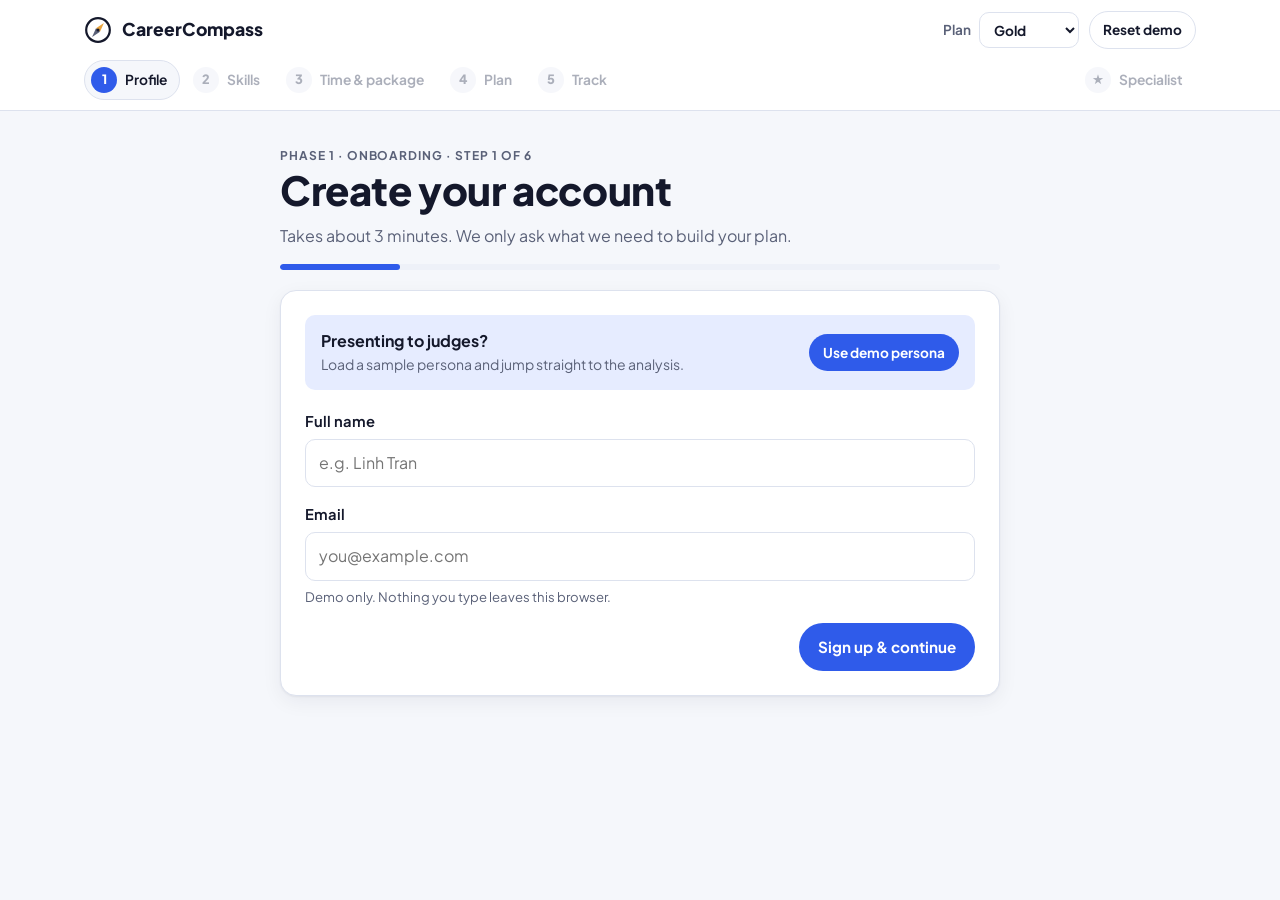
==== app.html @ 000b2618 "CareerCompass MVP: landing page and interactive prototype" ====
<!doctype html>
<html lang="en">
<head>
  <meta charset="utf-8">
  <meta name="viewport" content="width=device-width, initial-scale=1">
  <title>CareerCompass App</title>
  <meta name="description" content="CareerCompass interactive MVP: onboarding, AI skill picks, realistic hours, timetable and auto-replanning.">
  <link rel="preconnect" href="https://fonts.googleapis.com">
  <link rel="preconnect" href="https://fonts.gstatic.com" crossorigin>
  <link href="https://fonts.googleapis.com/css2?family=Plus+Jakarta+Sans:wght@400;500;600;700;800&display=swap" rel="stylesheet">
  <link rel="stylesheet" href="css/styles.css">
</head>
<body>
  <header class="topbar">
    <div class="container topbar-inner">
      <a class="brand" href="index.html" aria-label="CareerCompass home">
        <svg viewBox="0 0 32 32" aria-hidden="true"><circle cx="16" cy="16" r="13.5" fill="none" stroke="currentColor" stroke-width="2.5"/><g transform="rotate(40 16 16)"><path class="needle-n" d="M16 5.5 19 16h-6z"/><path class="needle-s" d="M16 26.5 13 16h6z"/></g><circle cx="16" cy="16" r="1.8" fill="currentColor"/></svg>
        CareerCompass
      </a>
      <div class="topbar-right">
        <span id="trialBadge"></span>
        <label class="tier-switch">Plan
          <select id="tierSelect" aria-label="Subscription package">
            <option value="silver">Silver</option>
            <option value="gold">Gold</option>
            <option value="platinum">Platinum</option>
          </select>
        </label>
        <button class="btn btn-ghost btn-sm" data-action="reset" type="button">Reset demo</button>
      </div>
    </div>
    <nav class="container stepper" id="stepper" aria-label="Progress"></nav>
  </header>

  <main id="view" class="container" tabindex="-1"></main>

  <div id="modal"></div>
  <div id="toasts" class="toasts" aria-live="polite"></div>

  <noscript><p class="container">This demo needs JavaScript enabled.</p></noscript>
  <script src="js/data.js"></script>
  <script src="js/engine.js"></script>
  <script src="js/app.js"></script>
</body>
</html>
---- css/styles.css ----
/* CareerCompass — shared styles (landing + app) */

:root {
  --bg: #F5F7FB;
  --surface: #FFFFFF;
  --surface-2: #EEF1F8;
  --text: #14182B;
  --muted: #5A6178;
  --border: #DDE2EE;
  --accent: #2F5BEA;
  --accent-hover: #2349C7;
  --accent-ink: #FFFFFF;
  --accent-soft: #E6ECFF;
  --good: #16815A;
  --good-soft: #DDF3E9;
  --warn: #A8580C;
  --warn-soft: #FCEBD7;
  --bad: #C2394B;
  --bad-soft: #FBE3E6;
  --needle: #E8A33D;
  --work: #DCE3F3;
  --family: #F5E1C4;
  --private: #E6DDF4;
  --c0: #2F5BEA;
  --c1: #16815A;
  --c2: #B9631A;
  --c3: #8A4FD8;
  --chip-ink: #FFFFFF;
  --shadow: 0 1px 2px rgba(20, 24, 43, .05), 0 6px 20px rgba(20, 24, 43, .06);
  --radius: 16px;
  --radius-sm: 10px;
  --font: "Plus Jakarta Sans", system-ui, -apple-system, "Segoe UI", Roboto, sans-serif;
  color-scheme: light;
}

@media (prefers-color-scheme: dark) {
  :root:not([data-theme="light"]) {
    --bg: #0D1020;
    --surface: #151A2E;
    --surface-2: #1D2340;
    --text: #E9ECF7;
    --muted: #9CA4BF;
    --border: #2A3154;
    --accent: #7B97FF;
    --accent-hover: #98AEFF;
    --accent-ink: #0D1020;
    --accent-soft: #222B56;
    --good: #4CC593;
    --good-soft: #15372A;
    --warn: #F2A857;
    --warn-soft: #3A2814;
    --bad: #F27A8C;
    --bad-soft: #3D1A22;
    --work: #253052;
    --family: #3B3021;
    --private: #302747;
    --c0: #7B97FF;
    --c1: #4CC593;
    --c2: #F2A857;
    --c3: #BC93FF;
    --chip-ink: #0D1020;
    --shadow: 0 1px 2px rgba(0, 0, 0, .3), 0 8px 24px rgba(0, 0, 0, .25);
    color-scheme: dark;
  }
}

:root[data-theme="dark"] {
  --bg: #0D1020;
  --surface: #151A2E;
  --surface-2: #1D2340;
  --text: #E9ECF7;
  --muted: #9CA4BF;
  --border: #2A3154;
  --accent: #7B97FF;
  --accent-hover: #98AEFF;
  --accent-ink: #0D1020;
  --accent-soft: #222B56;
  --good: #4CC593;
  --good-soft: #15372A;
  --warn: #F2A857;
  --warn-soft: #3A2814;
  --bad: #F27A8C;
  --bad-soft: #3D1A22;
  --work: #253052;
  --family: #3B3021;
  --private: #302747;
  --c0: #7B97FF;
  --c1: #4CC593;
  --c2: #F2A857;
  --c3: #BC93FF;
  --chip-ink: #0D1020;
  --shadow: 0 1px 2px rgba(0, 0, 0, .3), 0 8px 24px rgba(0, 0, 0, .25);
  color-scheme: dark;
}

/* ---------- Base ---------- */
*, *::before, *::after { box-sizing: border-box; }
html { -webkit-text-size-adjust: 100%; scroll-behavior: smooth; }
body {
  margin: 0;
  background: var(--bg);
  color: var(--text);
  font-family: var(--font);
  font-size: 16px;
  line-height: 1.55;
  overflow-x: hidden;
}
h1, h2, h3, h4 { line-height: 1.2; margin: 0 0 .5em; letter-spacing: -.01em; }
h1 { font-size: clamp(1.7rem, 3.6vw, 2.5rem); font-weight: 800; }
h2 { font-size: clamp(1.3rem, 2.4vw, 1.75rem); font-weight: 750; }
h3 { font-size: 1.1rem; font-weight: 700; }
p { margin: 0 0 1em; }
a { color: var(--accent); }
img, svg { max-width: 100%; }
button, input, select, textarea { font: inherit; color: inherit; }
:focus-visible { outline: 3px solid var(--accent); outline-offset: 2px; border-radius: 6px; }

.container { width: 100%; max-width: 1160px; margin: 0 auto; padding: 0 16px; }
@media (min-width: 720px) { .container { padding: 0 24px; } }

.muted { color: var(--muted); }
.small { font-size: .875rem; }
.tiny { font-size: .78rem; }
.center { text-align: center; }
.eyebrow {
  text-transform: uppercase; letter-spacing: .08em; font-size: .75rem; font-weight: 700;
  color: var(--accent); margin: 0 0 .5rem;
}
.stack > * + * { margin-top: 16px; }
.row { display: flex; gap: 12px; align-items: center; flex-wrap: wrap; }
.spacer { flex: 1; }
.hidden { display: none !important; }

/* ---------- Brand ---------- */
.brand { display: inline-flex; align-items: center; gap: 10px; font-weight: 800; font-size: 1.1rem; color: var(--text); text-decoration: none; }
.brand svg { width: 28px; height: 28px; flex: none; }
.brand .needle-n { fill: var(--needle); }
.brand .needle-s { fill: var(--muted); }

/* ---------- Buttons ---------- */
.btn {
  display: inline-flex; align-items: center; justify-content: center; gap: 8px;
  padding: 11px 18px; border-radius: 999px; border: 1px solid transparent;
  background: var(--accent); color: var(--accent-ink); font-weight: 700; font-size: .95rem;
  text-decoration: none; cursor: pointer; transition: background .15s, transform .05s, border-color .15s;
  white-space: nowrap;
}
.btn:hover { background: var(--accent-hover); }
.btn:active { transform: translateY(1px); }
.btn[disabled] { opacity: .45; cursor: not-allowed; }
.btn-ghost { background: transparent; color: var(--text); border-color: var(--border); }
.btn-ghost:hover { background: var(--surface-2); }
.btn-soft { background: var(--accent-soft); color: var(--accent); }
.btn-soft:hover { background: var(--accent-soft); filter: brightness(.97); }
.btn-good { background: var(--good); color: #fff; }
.btn-good:hover { background: var(--good); filter: brightness(1.08); }
.btn-warn { background: var(--warn-soft); color: var(--warn); border-color: transparent; }
.btn-warn:hover { background: var(--warn-soft); filter: brightness(.97); }
.btn-sm { padding: 7px 13px; font-size: .85rem; }
.btn-lg { padding: 14px 24px; font-size: 1.02rem; }
.btn-block { width: 100%; }
.link-btn { background: none; border: 0; padding: 0; color: var(--accent); font-weight: 600; cursor: pointer; text-decoration: underline; text-underline-offset: 3px; }

/* ---------- Cards ---------- */
.card {
  background: var(--surface); border: 1px solid var(--border); border-radius: var(--radius);
  padding: 20px; box-shadow: var(--shadow);
}
@media (min-width: 720px) { .card { padding: 24px; } }
.card h3:first-child, .card h2:first-child { margin-top: 0; }
.card-flat { box-shadow: none; }
.card-accent { border-color: var(--accent); box-shadow: 0 0 0 3px var(--accent-soft), var(--shadow); }

.grid { display: grid; gap: 16px; }
.grid-2 { display: grid; gap: 16px; }
.grid-3 { display: grid; gap: 16px; }
.grid-4 { display: grid; gap: 16px; grid-template-columns: repeat(2, minmax(0, 1fr)); }
@media (min-width: 760px) {
  .grid-2 { grid-template-columns: repeat(2, minmax(0, 1fr)); }
  .grid-3 { grid-template-columns: repeat(3, minmax(0, 1fr)); }
  .grid-4 { grid-template-columns: repeat(4, minmax(0, 1fr)); }
}

/* ---------- Chips / badges ---------- */
.chip {
  display: inline-flex; align-items: center; gap: 6px; padding: 4px 10px; border-radius: 999px;
  font-size: .78rem; font-weight: 650; background: var(--surface-2); color: var(--muted); white-space: nowrap;
}
.chip-accent { background: var(--accent-soft); color: var(--accent); }
.chip-good { background: var(--good-soft); color: var(--good); }
.chip-warn { background: var(--warn-soft); color: var(--warn); }
.chip-bad { background: var(--bad-soft); color: var(--bad); }
.chips { display: flex; flex-wrap: wrap; gap: 6px; }
.lock::before { content: "🔒 "; }

/* ---------- Forms ---------- */
.field { display: grid; gap: 6px; margin-bottom: 16px; }
.field label, .label { font-weight: 650; font-size: .92rem; }
.field .hint { font-size: .82rem; color: var(--muted); }
input[type="text"], input[type="email"], input[type="number"], input:not([type]), select, textarea {
  width: 100%; padding: 11px 13px; border-radius: var(--radius-sm); border: 1px solid var(--border);
  background: var(--surface); color: var(--text); min-height: 44px;
}
textarea { min-height: 84px; resize: vertical; }
input:focus, select:focus, textarea:focus { outline: none; border-color: var(--accent); box-shadow: 0 0 0 3px var(--accent-soft); }
input[type="range"] { width: 100%; accent-color: var(--accent); }
.switch { display: inline-flex; align-items: center; gap: 10px; cursor: pointer; font-weight: 600; font-size: .92rem; }
.switch input { width: 18px; height: 18px; accent-color: var(--accent); }

/* Option cards (radio-like buttons) */
.options { display: grid; gap: 10px; }
.options-2 { grid-template-columns: 1fr; }
@media (min-width: 560px) { .options-2 { grid-template-columns: 1fr 1fr; } }
.option {
  display: grid; gap: 2px; text-align: left; padding: 14px 16px; border-radius: var(--radius-sm);
  border: 1.5px solid var(--border); background: var(--surface); cursor: pointer; transition: border-color .15s, background .15s;
}
.option:hover { border-color: var(--accent); }
.option strong { font-size: .97rem; }
.option span { font-size: .85rem; color: var(--muted); }
.option.is-active { border-color: var(--accent); background: var(--accent-soft); }
.option.is-active strong { color: var(--accent); }

.segmented { display: inline-flex; border: 1px solid var(--border); border-radius: 999px; padding: 3px; background: var(--surface-2); flex-wrap: wrap; }
.segmented button {
  border: 0; background: transparent; padding: 6px 12px; border-radius: 999px; font-size: .84rem; font-weight: 650;
  color: var(--muted); cursor: pointer;
}
.segmented button.is-active { background: var(--surface); color: var(--accent); box-shadow: 0 1px 3px rgba(0,0,0,.12); }

/* ---------- Landing page ---------- */
.site-nav { position: sticky; top: 0; z-index: 20; background: color-mix(in srgb, var(--bg) 88%, transparent); backdrop-filter: blur(10px); border-bottom: 1px solid var(--border); }
.site-nav .container { display: flex; align-items: center; gap: 16px; min-height: 64px; }
.site-nav nav { display: none; gap: 22px; margin-left: auto; }
.site-nav nav a { color: var(--muted); text-decoration: none; font-weight: 600; font-size: .92rem; }
.site-nav nav a:hover { color: var(--text); }
.site-nav .btn { margin-left: auto; }
@media (min-width: 900px) { .site-nav nav { display: flex; } .site-nav .btn { margin-left: 8px; } }

.hero { padding: 48px 0 40px; }
.hero-grid { display: grid; gap: 36px; align-items: center; }
@media (min-width: 900px) { .hero { padding: 72px 0 64px; } .hero-grid { grid-template-columns: 1.1fr .9fr; } }
.hero h1 { font-size: clamp(2rem, 5vw, 3.3rem); }
.hero h1 em { font-style: normal; color: var(--accent); }
.hero .lead { font-size: 1.12rem; color: var(--muted); max-width: 38em; }
.hero-cta { display: flex; gap: 12px; flex-wrap: wrap; margin-top: 24px; }
.hero-note { margin-top: 14px; font-size: .85rem; color: var(--muted); }

.mock { position: relative; }
.mock .card { padding: 18px; }
.mock-hours { display: flex; align-items: baseline; gap: 8px; margin: 4px 0 10px; }
.mock-hours b { font-size: 2.6rem; font-weight: 800; color: var(--accent); line-height: 1; }
.mock-week { display: grid; grid-template-columns: repeat(7, 1fr); gap: 4px; margin-top: 12px; }
.mock-week div { height: 54px; border-radius: 6px; background: var(--surface-2); position: relative; }
.mock-week .w { background: var(--work); }
.mock-week .s0 { background: var(--c0); }
.mock-week .s1 { background: var(--c1); }
.mock-week .mv { outline: 2px dashed var(--needle); outline-offset: 1px; }
.mock-days { display: grid; grid-template-columns: repeat(7, 1fr); gap: 4px; font-size: .7rem; color: var(--muted); text-align: center; margin-top: 4px; }
.mock-float { position: absolute; right: -6px; bottom: -22px; max-width: 250px; padding: 12px 14px !important; font-size: .85rem; }
@media (max-width: 600px) { .mock-float { position: static; margin-top: 12px; max-width: none; } }

.section { padding: 56px 0; }
.section-alt { background: var(--surface); border-top: 1px solid var(--border); border-bottom: 1px solid var(--border); }
.section-head { max-width: 720px; margin-bottom: 28px; }
.section-head p { color: var(--muted); font-size: 1.04rem; }

.stat-card { padding: 20px; }
.stat-card .num { font-size: clamp(2rem, 4vw, 2.6rem); font-weight: 800; color: var(--accent); line-height: 1.05; margin-bottom: 6px; }
.stat-card p { margin: 0; color: var(--muted); font-size: .93rem; }
.source { font-size: .78rem; color: var(--muted); margin-top: 12px; }

.why-chain { display: flex; flex-wrap: wrap; gap: 6px; align-items: center; margin: 12px 0 4px; }
.why-chain span { background: var(--surface-2); border-radius: 8px; padding: 5px 9px; font-size: .82rem; }
.why-chain i { font-style: normal; color: var(--muted); font-size: .8rem; }
.fix-list { list-style: none; padding: 0; margin: 12px 0 0; display: grid; gap: 8px; }
.fix-list li { display: flex; gap: 10px; align-items: flex-start; }
.fix-list li::before { content: "✓"; color: var(--good); font-weight: 800; flex: none; }

.steps-list { counter-reset: s; display: grid; gap: 16px; }
@media (min-width: 900px) { .steps-list { grid-template-columns: repeat(5, minmax(0, 1fr)); } }
.steps-list .card { position: relative; padding-top: 52px; }
.steps-list .card::before {
  counter-increment: s; content: counter(s); position: absolute; top: 16px; left: 20px;
  width: 28px; height: 28px; border-radius: 50%; background: var(--accent); color: var(--accent-ink);
  display: grid; place-items: center; font-weight: 800; font-size: .9rem;
}
.steps-list p { color: var(--muted); font-size: .9rem; margin: 0; }

.persona { display: grid; gap: 16px; }
@media (min-width: 760px) { .persona { grid-template-columns: repeat(3, minmax(0,1fr)); } }
.persona dl { margin: 0; display: grid; gap: 8px; }
.persona dt { font-size: .78rem; text-transform: uppercase; letter-spacing: .06em; color: var(--muted); font-weight: 700; }
.persona dd { margin: 0 0 6px; }

.tiers { display: grid; gap: 16px; }
@media (min-width: 900px) { .tiers { grid-template-columns: repeat(3, minmax(0, 1fr)); } }
.tier { display: flex; flex-direction: column; }
.tier-name { display: flex; align-items: center; justify-content: space-between; gap: 8px; }
.tier .price { font-size: 1.6rem; font-weight: 800; margin: 6px 0 2px; }
.tier ul { list-style: none; padding: 0; margin: 16px 0 20px; display: grid; gap: 12px; flex: 1; }
.tier li { display: grid; gap: 2px; font-size: .9rem; }
.tier li b { font-size: .75rem; text-transform: uppercase; letter-spacing: .05em; color: var(--muted); }
.tier.featured { border-color: var(--accent); box-shadow: 0 0 0 3px var(--accent-soft), var(--shadow); }

.cta-band { background: var(--accent); color: var(--accent-ink); border-radius: 24px; padding: 36px 24px; text-align: center; }
.cta-band p { opacity: .9; }
.cta-band .btn { background: var(--accent-ink); color: var(--accent); }

.site-footer { padding: 36px 0 48px; color: var(--muted); font-size: .85rem; }
.site-footer ol { padding-left: 18px; display: grid; gap: 6px; }
.site-footer a { color: var(--muted); word-break: break-word; }

/* ---------- App shell ---------- */
.topbar { position: sticky; top: 0; z-index: 30; background: var(--surface); border-bottom: 1px solid var(--border); }
.topbar-inner { display: flex; align-items: center; gap: 12px; min-height: 60px; flex-wrap: wrap; padding-top: 8px; padding-bottom: 8px; }
.topbar-right { margin-left: auto; display: flex; align-items: center; gap: 10px; flex-wrap: wrap; }
.tier-switch { display: inline-flex; align-items: center; gap: 8px; font-size: .85rem; font-weight: 650; color: var(--muted); }
.tier-switch select { width: auto; min-height: 36px; padding: 6px 10px; font-weight: 700; color: var(--text); }

.stepper { display: flex; gap: 6px; overflow-x: auto; padding-bottom: 10px; scrollbar-width: none; }
.stepper::-webkit-scrollbar { display: none; }
.step {
  display: inline-flex; align-items: center; gap: 8px; padding: 6px 12px 6px 6px; border-radius: 999px;
  text-decoration: none; color: var(--muted); font-weight: 650; font-size: .86rem; white-space: nowrap; border: 1px solid transparent;
}
.step:hover { background: var(--surface-2); }
.step-n { width: 26px; height: 26px; border-radius: 50%; display: grid; place-items: center; background: var(--surface-2); font-size: .8rem; font-weight: 800; }
.step.is-done .step-n { background: var(--good-soft); color: var(--good); }
.step.is-current { color: var(--text); border-color: var(--border); background: var(--bg); }
.step.is-current .step-n { background: var(--accent); color: var(--accent-ink); }
.step.is-locked { opacity: .5; pointer-events: none; }
.step-special { margin-left: auto; }

main#view { padding: 28px 16px 72px; }
@media (min-width: 720px) { main#view { padding: 36px 24px 80px; } }
.screen { display: grid; gap: 20px; grid-template-columns: minmax(0, 1fr); }
.screen > *, .dash > *, .grid-2 > *, .grid-3 > *, .grid-4 > * { min-width: 0; }
.screen.narrow { max-width: 720px; margin: 0 auto; }
.screen-head h1 { margin-bottom: .25em; }
.screen-head p { color: var(--muted); margin: 0; max-width: 46em; }
.mini-progress { height: 6px; border-radius: 99px; background: var(--surface-2); margin-top: 16px; overflow: hidden; }
.mini-progress span { display: block; height: 100%; background: var(--accent); border-radius: 99px; transition: width .3s; }
.actions { display: flex; gap: 10px; flex-wrap: wrap; justify-content: flex-end; margin-top: 8px; align-items: center; }
.actions .left { margin-right: auto; }
.center-card { max-width: 520px; margin: 40px auto; text-align: center; }

.demo-callout {
  display: flex; gap: 12px; align-items: center; justify-content: space-between; flex-wrap: wrap;
  padding: 14px 16px; border-radius: var(--radius-sm); background: var(--accent-soft); margin-bottom: 20px;
}
.demo-callout p { margin: 0; }

.skillcheck-row { display: flex; gap: 12px; justify-content: space-between; align-items: center; flex-wrap: wrap; padding: 12px 0; border-bottom: 1px solid var(--border); }
.skillcheck-row:last-child { border-bottom: 0; }

.q-block { padding: 16px 0; border-bottom: 1px solid var(--border); }
.q-block:last-child { border-bottom: 0; }
.q-block h3 { font-size: 1rem; margin-bottom: 10px; }
.q-opts { display: flex; gap: 8px; flex-wrap: wrap; }
.q-opts .option { padding: 9px 14px; }

.summary-list { list-style: none; margin: 0; padding: 0; display: grid; gap: 10px; }
.summary-list li { display: flex; justify-content: space-between; gap: 12px; border-bottom: 1px dashed var(--border); padding-bottom: 8px; flex-wrap: wrap; }
.summary-list li span:first-child { color: var(--muted); }
.summary-list li span:last-child { font-weight: 650; text-align: right; }

/* Skill cards */
.skill-card { display: grid; gap: 12px; position: relative; }
.skill-card .rank { position: absolute; top: 18px; right: 18px; font-size: .78rem; font-weight: 800; color: var(--muted); }
.skill-card h3 { padding-right: 40px; margin: 0; }
.skill-card p { margin: 0; font-size: .93rem; }
.skill-meta { display: flex; gap: 18px; flex-wrap: wrap; font-size: .88rem; }
.skill-meta b { display: block; font-size: 1.05rem; }
.detail { border-left: 3px solid var(--accent); padding-left: 12px; font-size: .9rem; }
.detail.locked { border-color: var(--border); color: var(--muted); }
.skill-card.is-selected { border-color: var(--accent); box-shadow: 0 0 0 3px var(--accent-soft), var(--shadow); }

/* Calendar painter */
.cal-toolbar { display: flex; flex-wrap: wrap; gap: 8px; align-items: center; margin-bottom: 14px; }
.paint-btn { display: inline-flex; align-items: center; gap: 8px; padding: 7px 12px; border-radius: 999px; border: 1.5px solid var(--border); background: var(--surface); cursor: pointer; font-weight: 650; font-size: .85rem; }
.paint-btn.is-active { border-color: var(--accent); background: var(--accent-soft); color: var(--accent); }
.swatch { width: 14px; height: 14px; border-radius: 4px; display: inline-block; border: 1px solid var(--border); }
.sw-work { background: var(--work); } .sw-family { background: var(--family); } .sw-private { background: var(--private); } .sw-free { background: var(--surface); }
.sw-c0 { background: var(--c0); } .sw-c1 { background: var(--c1); } .sw-c2 { background: var(--c2); } .sw-c3 { background: var(--c3); }

.grid-scroll { overflow-x: auto; -webkit-overflow-scrolling: touch; border-radius: var(--radius-sm); border: 1px solid var(--border); }
.week-grid {
  display: grid; grid-template-columns: 52px repeat(7, minmax(64px, 1fr)); min-width: 520px;
  background: var(--border); gap: 1px; user-select: none;
}
.week-grid.paintable { touch-action: none; cursor: crosshair; }
.wg-head { background: var(--surface-2); padding: 8px 4px; text-align: center; font-size: .78rem; font-weight: 750; position: sticky; top: 0; }
.wg-head span { display: block; font-weight: 500; color: var(--muted); font-size: .72rem; }
.wg-time { background: var(--surface-2); font-size: .72rem; color: var(--muted); padding: 4px 6px; text-align: right; display: flex; align-items: center; justify-content: flex-end; }
.wg-cell { background: var(--surface); min-height: 30px; border: 0; padding: 0; position: relative; font-size: .7rem; text-align: left; }
.wg-cell.t-work { background: var(--work); }
.wg-cell.t-family { background: var(--family); }
.wg-cell.t-private { background: var(--private); }
.wg-cell .lbl { position: absolute; inset: 3px 5px; overflow: hidden; white-space: nowrap; text-overflow: ellipsis; color: var(--muted); font-size: .66rem; line-height: 1.3; }
button.wg-cell.free { cursor: pointer; }
button.wg-cell.free:hover { background: var(--accent-soft); }
.wg-cell.has-session {
  cursor: pointer; margin: 2px; border-radius: 6px; color: var(--chip-ink); padding: 3px 6px; display: grid; align-content: center;
  min-height: 26px; line-height: 1.15; overflow: hidden;
}
.wg-cell.has-session .st { font-weight: 750; font-size: .68rem; white-space: nowrap; overflow: hidden; text-overflow: ellipsis; }
.wg-cell.has-session .sm { font-size: .62rem; opacity: .85; }
.s-c0 { background: var(--c0); } .s-c1 { background: var(--c1); } .s-c2 { background: var(--c2); } .s-c3 { background: var(--c3); }
.wg-cell.is-done { opacity: .45; }
.wg-cell.is-done .st::before { content: "✓ "; }
.wg-cell.is-moved { outline: 2px dashed var(--needle); outline-offset: -2px; }
.wg-cell.is-selected { outline: 3px solid var(--text); outline-offset: -1px; }
.moving button.wg-cell.free { background: color-mix(in srgb, var(--good-soft) 70%, var(--surface)); }
.moving button.wg-cell.free:hover { background: var(--good-soft); outline: 2px solid var(--good); outline-offset: -2px; }
.legend { display: flex; gap: 14px; flex-wrap: wrap; font-size: .8rem; color: var(--muted); margin-top: 12px; }
.legend span { display: inline-flex; align-items: center; gap: 6px; }

/* Realistic hours */
.big-hours { display: flex; align-items: baseline; gap: 10px; flex-wrap: wrap; }
.big-hours b { font-size: clamp(2.6rem, 6vw, 3.4rem); font-weight: 800; color: var(--accent); line-height: 1; }
.calc { list-style: none; padding: 0; margin: 16px 0; display: grid; gap: 6px; font-size: .9rem; }
.calc li { display: flex; justify-content: space-between; gap: 12px; }
.calc li span:last-child { font-variant-numeric: tabular-nums; font-weight: 700; white-space: nowrap; }
.calc li.neg span:last-child { color: var(--bad); }
.calc li.total { border-top: 1px solid var(--border); padding-top: 8px; font-weight: 750; }
.calc li.total span:last-child { color: var(--accent); }

.notice { display: flex; gap: 12px; align-items: flex-start; padding: 14px 16px; border-radius: var(--radius-sm); font-size: .93rem; }
.notice p { margin: 0; }
.notice .x { margin-left: auto; background: none; border: 0; cursor: pointer; color: inherit; font-size: 1.1rem; line-height: 1; padding: 2px 4px; }
.notice-good { background: var(--good-soft); color: var(--text); border-left: 4px solid var(--good); }
.notice-warn { background: var(--warn-soft); color: var(--text); border-left: 4px solid var(--warn); }
.notice-info { background: var(--accent-soft); color: var(--text); border-left: 4px solid var(--accent); }

/* Courses */
.course-card { display: grid; gap: 10px; }
.course-card h4 { margin: 0; font-size: 1rem; }
.course-card .price { font-size: 1.3rem; font-weight: 800; }
.course-card.is-selected { border-color: var(--accent); box-shadow: 0 0 0 3px var(--accent-soft), var(--shadow); }
.course-facts { display: grid; grid-template-columns: 1fr 1fr; gap: 8px; font-size: .85rem; }
.course-facts b { display: block; font-size: .98rem; }
.sticky-bar {
  position: sticky; bottom: 12px; z-index: 10; display: flex; gap: 12px; align-items: center; justify-content: space-between; flex-wrap: wrap;
  background: var(--surface); border: 1px solid var(--border); border-radius: var(--radius); padding: 14px 18px; box-shadow: 0 10px 30px rgba(0,0,0,.15);
}

/* Dashboard */
.dash { display: grid; gap: 20px; }
.dash { grid-template-columns: minmax(0, 1fr); }
@media (min-width: 1000px) { .dash { grid-template-columns: minmax(0, 1fr) 340px; align-items: start; } }
.kpi .label { color: var(--muted); font-size: .82rem; font-weight: 650; }
.kpi .value { font-size: 1.6rem; font-weight: 800; line-height: 1.15; margin-top: 4px; }
.kpi .sub { font-size: .8rem; color: var(--muted); }
.kpi { padding: 16px 18px; }
.bar { height: 8px; background: var(--surface-2); border-radius: 99px; overflow: hidden; margin-top: 8px; }
.bar span { display: block; height: 100%; border-radius: 99px; background: var(--good); transition: width .4s; }
.bar.c0 span { background: var(--c0); } .bar.c1 span { background: var(--c1); } .bar.c2 span { background: var(--c2); } .bar.c3 span { background: var(--c3); }
.week-tabs { display: flex; gap: 6px; flex-wrap: wrap; margin-bottom: 14px; }
.week-tabs button { border: 1px solid var(--border); background: var(--surface); border-radius: 999px; padding: 5px 12px; font-size: .82rem; font-weight: 650; cursor: pointer; }
.week-tabs button.is-active { background: var(--text); color: var(--bg); border-color: var(--text); }
.sim-bar { display: flex; gap: 10px; flex-wrap: wrap; align-items: center; }
.log { list-style: none; padding: 0; margin: 0; display: grid; gap: 10px; font-size: .86rem; }
.log li { padding-left: 14px; border-left: 2px solid var(--border); }
.log li.good { border-color: var(--good); } .log li.warn { border-color: var(--warn); } .log li.info { border-color: var(--accent); }
.side { display: grid; gap: 16px; }
.side .card { padding: 18px; }
.side h3 { font-size: 1rem; }
.match { display: flex; align-items: baseline; gap: 8px; font-weight: 800; font-size: 1.5rem; }
.match .from { color: var(--muted); font-size: 1rem; text-decoration: line-through; font-weight: 600; }
.upsell { border-style: dashed; box-shadow: none; background: transparent; }

/* Specialist */
.avatar { width: 56px; height: 56px; border-radius: 50%; display: grid; place-items: center; font-weight: 800; font-size: 1.2rem; background: var(--accent-soft); color: var(--accent); flex: none; }
.person { display: flex; gap: 14px; align-items: center; }
.brief-list { margin: 0; padding-left: 18px; display: grid; gap: 6px; font-size: .92rem; }
.transcript { display: grid; gap: 10px; font-size: .9rem; }
.transcript p { margin: 0; padding: 10px 14px; border-radius: 12px; background: var(--surface-2); max-width: 85%; }
.transcript p.me { margin-left: auto; background: var(--accent-soft); }
.transcript p b { display: block; font-size: .75rem; color: var(--muted); }
.check-item { display: flex; gap: 12px; align-items: flex-start; padding: 12px; border: 1px solid var(--border); border-radius: var(--radius-sm); cursor: pointer; }
.check-item input { width: 18px; height: 18px; margin-top: 3px; accent-color: var(--accent); flex: none; }
.rec-dot { width: 10px; height: 10px; border-radius: 50%; background: var(--bad); display: inline-block; animation: pulse 1.2s infinite; }
@keyframes pulse { 50% { opacity: .3; } }

/* Modal + toast */
.modal-backdrop { position: fixed; inset: 0; background: rgba(8, 10, 22, .55); display: grid; place-items: center; padding: 16px; z-index: 50; }
.modal { width: 100%; max-width: 480px; max-height: calc(100vh - 32px); overflow: auto; }
.toasts { position: fixed; left: 50%; bottom: 20px; transform: translateX(-50%); display: grid; gap: 8px; z-index: 60; width: min(92vw, 440px); }
.toast { background: var(--text); color: var(--bg); padding: 12px 16px; border-radius: 12px; font-size: .9rem; box-shadow: 0 10px 30px rgba(0,0,0,.25); animation: toastIn .2s ease-out; }
@keyframes toastIn { from { opacity: 0; transform: translateY(8px); } }

@media (prefers-reduced-motion: reduce) {
  *, *::before, *::after { animation: none !important; transition: none !important; scroll-behavior: auto !important; }
}
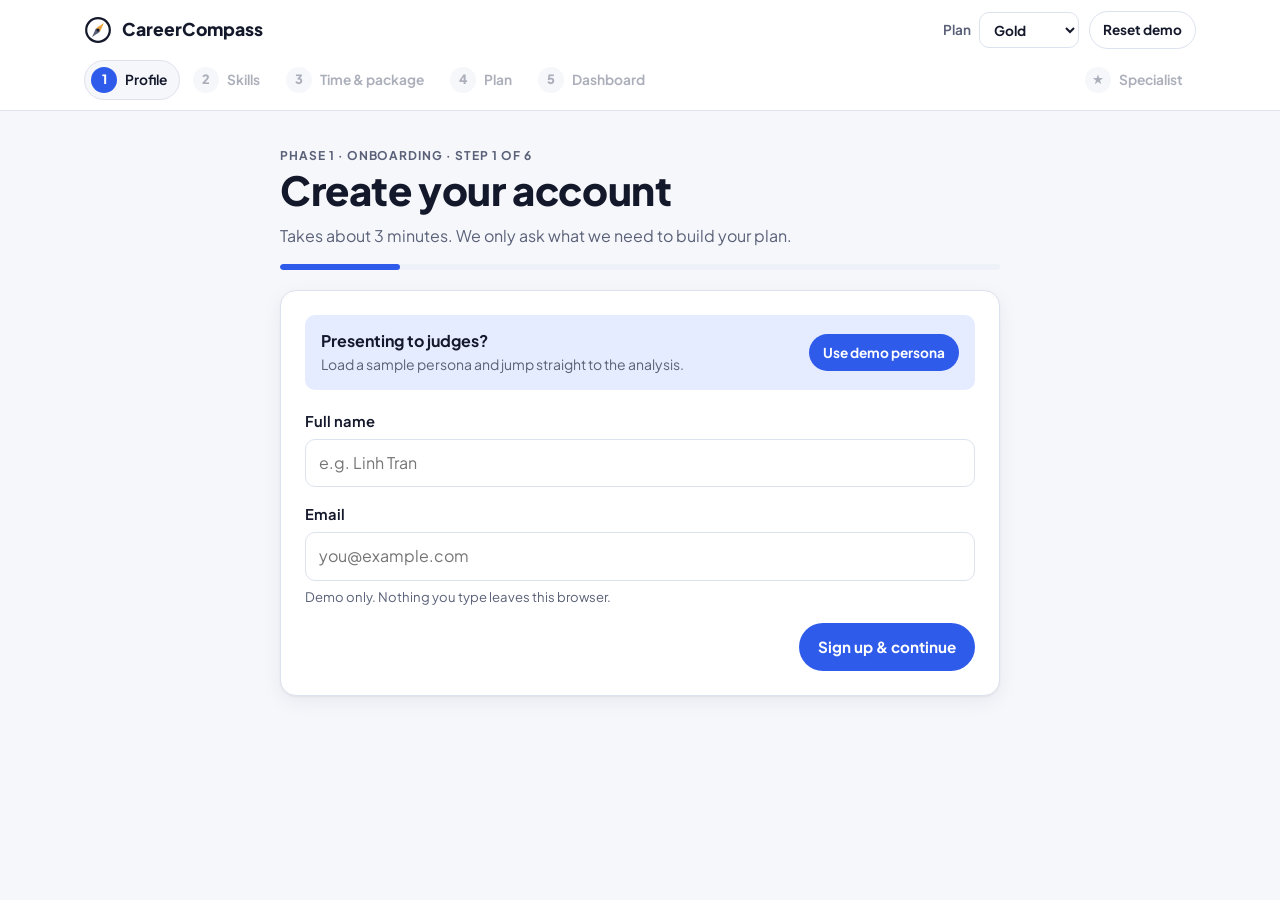
==== commit 2858f8d2: "Add member dashboard, course player, personal data page and calendar export After setup, a sidebar l" ====
--- a/app.html
+++ b/app.html
@@ -40,6 +40,7 @@
   <noscript><p class="container">This demo needs JavaScript enabled.</p></noscript>
   <script src="js/data.js"></script>
   <script src="js/engine.js"></script>
+  <script src="js/calendar.js"></script>
   <script src="js/app.js"></script>
 </body>
 </html>
--- a/css/styles.css
+++ b/css/styles.css
@@ -490,6 +490,201 @@
 .toast { background: var(--text); color: var(--bg); padding: 12px 16px; border-radius: 12px; font-size: .9rem; box-shadow: 0 10px 30px rgba(0,0,0,.25); animation: toastIn .2s ease-out; }
 @keyframes toastIn { from { opacity: 0; transform: translateY(8px); } }
 
+/* ---------- Member area (after setup): sidebar shell ---------- */
+.ico { width: 20px; height: 20px; flex: none; }
+.btn .ico { width: 17px; height: 17px; margin: -2px 0; }
+.is-member #stepper { display: none; }
+.is-member .topbar-right > [data-action="reset"] { display: none; }
+.is-member main#view { max-width: 1320px; }
+
+.member { display: grid; gap: 20px; grid-template-columns: minmax(0, 1fr); }
+.member-main { min-width: 0; }
+.sidenav {
+  display: flex; gap: 4px; overflow-x: auto; scrollbar-width: none; margin: -8px -16px 0; padding: 0 16px 10px;
+  border-bottom: 1px solid var(--border);
+}
+.sidenav::-webkit-scrollbar { display: none; }
+.nav-item {
+  display: inline-flex; align-items: center; gap: 10px; padding: 9px 14px; border-radius: 999px; white-space: nowrap;
+  color: var(--muted); text-decoration: none; font-weight: 650; font-size: .92rem; background: none; border: 0; cursor: pointer;
+}
+.nav-item:hover { background: var(--surface-2); color: var(--text); }
+.nav-item.is-active { background: var(--accent-soft); color: var(--accent); }
+.nav-toggle, .nav-spacer { display: none; }
+.nav-sub { font-size: .86rem; }
+
+@media (min-width: 1000px) {
+  .member { grid-template-columns: 220px minmax(0, 1fr); gap: 32px; align-items: start; }
+  .member.nav-collapsed { grid-template-columns: 56px minmax(0, 1fr); }
+  .sidenav {
+    position: sticky; top: 84px; flex-direction: column; overflow: visible; margin: 0; padding: 0; border: 0;
+    min-height: calc(100vh - 140px);
+  }
+  .nav-item { border-radius: 12px; padding: 11px 14px; }
+  .nav-toggle { display: inline-flex; margin-bottom: 8px; }
+  .nav-spacer { display: block; flex: 1; min-height: 24px; }
+  .nav-collapsed .nav-item { justify-content: center; padding: 11px 0; }
+  .nav-collapsed .nav-item span { position: absolute; width: 1px; height: 1px; overflow: hidden; clip: rect(0 0 0 0); white-space: nowrap; }
+}
+@media (min-width: 720px) { .sidenav { margin-left: -24px; margin-right: -24px; padding-left: 24px; padding-right: 24px; } }
+@media (min-width: 1000px) { .sidenav { margin: 0; padding: 0; } }
+
+/* Dashboard home */
+.greet h1 { display: flex; align-items: center; gap: 10px; flex-wrap: wrap; }
+.greet p + p { margin-top: 6px; }
+.wave { display: inline-block; transform-origin: 70% 70%; animation: wave 1.6s ease-in-out 1; }
+@keyframes wave { 20% { transform: rotate(14deg); } 40% { transform: rotate(-8deg); } 60% { transform: rotate(10deg); } 80% { transform: rotate(0); } }
+
+.hero-card { display: flex; gap: 24px; align-items: center; justify-content: space-between; }
+.hero-copy { min-width: 0; display: grid; gap: 4px; justify-items: start; }
+.hero-copy h3 { font-size: 1.25rem; margin: 0; }
+.hero-copy p { margin: 0 0 10px; max-width: 40em; }
+.hero-copy .row { margin-bottom: 10px; }
+.hero-art { width: 220px; flex: none; color: var(--text); display: none; }
+.hero-art .ha-paper { fill: var(--surface); }
+.hero-art .ha-band { fill: var(--accent-soft); }
+.hero-art .ha-fill { fill: var(--accent); }
+.hero-art .ha-needle { fill: var(--needle); }
+@media (min-width: 720px) { .hero-art { display: block; } }
+
+.row-head { display: flex; align-items: center; gap: 10px; flex-wrap: wrap; margin-bottom: 14px; }
+.row-head h2 { margin: 0; }
+.icon-btn { display: inline-grid; place-items: center; width: 38px; height: 38px; border-radius: 50%; color: var(--text); }
+.icon-btn:hover { background: var(--surface-2); }
+
+.home-row { display: grid; gap: 20px; grid-template-columns: minmax(0, 1fr); align-items: start; }
+@media (min-width: 1100px) { .home-row { grid-template-columns: minmax(0, 1fr) 340px; } }
+.course-tiles { display: grid; gap: 16px; grid-template-columns: repeat(auto-fill, minmax(230px, 1fr)); }
+.course-tile { display: grid; gap: 6px; text-decoration: none; color: var(--text); position: relative; overflow: hidden; padding-top: 26px; transition: border-color .15s, transform .15s; }
+.course-tile:hover { border-color: var(--accent); transform: translateY(-1px); }
+.tile-top { position: absolute; top: 0; left: 0; right: 0; height: 6px; border: 0; border-radius: 0; }
+.tile-foot { display: flex; align-items: center; gap: 8px; margin-top: 6px; }
+.tile-cta { margin-left: auto; display: inline-flex; align-items: center; gap: 2px; color: var(--accent); font-weight: 700; font-size: .88rem; }
+.tile-cta .ico { width: 16px; height: 16px; }
+
+.studyplan ul { list-style: none; margin: 12px 0 0; padding: 0; display: grid; }
+.sp-day { font-weight: 750; font-size: .85rem; padding: 12px 0 4px; border-top: 1px solid var(--border); }
+.sp-day:first-child { border-top: 0; padding-top: 0; }
+.sp-item { display: flex; align-items: center; gap: 10px; padding: 8px; margin: 0 -8px; border-radius: 10px; color: var(--text); text-decoration: none; font-size: .9rem; }
+.sp-item:hover { background: var(--surface-2); }
+.sp-time { font-variant-numeric: tabular-nums; color: var(--muted); font-size: .82rem; width: 42px; flex: none; }
+.sp-name { display: grid; min-width: 0; flex: 1; font-weight: 650; line-height: 1.3; }
+.sp-item .ico { width: 16px; height: 16px; color: var(--muted); }
+#timetable { scroll-margin-top: 80px; }
+
+/* Calendar connect rows */
+.cal-rows { display: grid; gap: 10px; }
+.cal-row { display: flex; align-items: center; gap: 12px; padding: 10px 12px; border: 1px solid var(--border); border-radius: var(--radius-sm); }
+.cal-row-text { flex: 1; min-width: 0; line-height: 1.35; }
+.cal-row .ok { color: var(--good); font-weight: 650; }
+.prov { width: 36px; height: 36px; border-radius: 10px; display: grid; place-items: center; flex: none; background: var(--surface-2); color: var(--text); }
+.prov-google { background: var(--good-soft); color: var(--good); }
+.prov-outlook { background: var(--accent-soft); color: var(--accent); }
+
+/* Course player */
+.back-link { text-decoration: none; font-weight: 650; justify-self: start; }
+.course-progress { display: flex; align-items: center; gap: 12px; flex-wrap: wrap; margin-top: 10px; }
+.course-progress .bar { flex: 1; min-width: 160px; max-width: 420px; margin: 0; }
+.player { display: grid; gap: 20px; grid-template-columns: minmax(0, 1fr); align-items: start; }
+.player-main { display: grid; gap: 16px; min-width: 0; grid-template-columns: minmax(0, 1fr); }
+.player > *, .player-main > *, .home-row > *, .member > * { min-width: 0; }
+.chips.fit .chip { white-space: normal; }
+.player .outline { order: 2; } /* phones: lesson first, outline below */
+@media (min-width: 1000px) {
+  .player { grid-template-columns: 280px minmax(0, 1fr); }
+  .player .outline { order: 0; position: sticky; top: 84px; max-height: calc(100vh - 110px); overflow: auto; }
+}
+.outline { padding: 18px; }
+.outline h3 { font-size: 1rem; }
+.mods, .mods ol { list-style: none; margin: 0; padding: 0; }
+.mods > li + li { border-top: 1px solid var(--border); }
+.mod summary { display: flex; align-items: center; gap: 10px; padding: 10px 0; cursor: pointer; list-style: none; font-size: .9rem; }
+.mod summary::-webkit-details-marker { display: none; }
+.mod-n { width: 26px; height: 26px; border-radius: 50%; display: grid; place-items: center; background: var(--surface-2); font-size: .78rem; font-weight: 800; flex: none; }
+.mod-n.is-done { background: var(--good-soft); color: var(--good); }
+.mod-t { flex: 1; font-weight: 650; line-height: 1.3; }
+.mod ol { display: grid; gap: 2px; padding: 0 0 10px 12px; }
+.lesson {
+  width: 100%; display: flex; align-items: center; gap: 10px; padding: 7px 10px; border-radius: 8px; border: 0; background: none;
+  font-size: .86rem; color: var(--muted); cursor: pointer; text-align: left;
+}
+.lesson:hover { background: var(--surface-2); color: var(--text); }
+.lesson.is-open { background: var(--accent-soft); color: var(--accent); font-weight: 700; }
+.lesson .chip { padding: 1px 8px; font-size: .7rem; }
+.l-dot { width: 18px; height: 18px; border-radius: 50%; border: 1.5px solid var(--border); display: grid; place-items: center; font-size: .68rem; flex: none; }
+.lesson.is-done .l-dot { background: var(--good); border-color: var(--good); color: #fff; }
+
+.lesson-card { scroll-margin-top: 80px; }
+.lesson-card h2 { margin-bottom: 10px; }
+.chips.fit { margin-bottom: 18px; }
+.mat-tabs { display: flex; gap: 4px; overflow-x: auto; scrollbar-width: none; border-bottom: 1px solid var(--border); margin: 0 -4px; padding: 0 4px; }
+.mat-tabs::-webkit-scrollbar { display: none; }
+.mat-tab {
+  display: inline-flex; align-items: center; gap: 6px; white-space: nowrap; padding: 10px 12px; background: none; border: 0;
+  border-bottom: 3px solid transparent; margin-bottom: -1px; font-weight: 650; font-size: .9rem; color: var(--muted); cursor: pointer;
+}
+.mat-tab:hover { color: var(--text); }
+.mat-tab.is-active { color: var(--accent); border-bottom-color: var(--accent); }
+.tab-badge { font-size: .68rem; font-weight: 750; padding: 2px 7px; border-radius: 999px; background: var(--accent-soft); color: var(--accent); }
+.tab-badge.low { background: var(--good-soft); color: var(--good); }
+.mat-why { margin: 12px 0 0; color: var(--muted); }
+.mat-body { padding-top: 16px; }
+.mat-body h4 { margin: 14px 0 4px; font-size: .95rem; }
+.mat-body h4:first-child { margin-top: 0; }
+.mat-body .reading p { margin: 0 0 6px; }
+
+.video-mock {
+  position: relative; aspect-ratio: 16 / 9; border-radius: var(--radius-sm); overflow: hidden; display: grid; place-items: center;
+  background: linear-gradient(135deg, color-mix(in srgb, var(--accent) 80%, #000), color-mix(in srgb, var(--c3) 70%, #000)); color: #fff;
+}
+.video-mock .v-title { position: absolute; left: 16px; bottom: 14px; right: 80px; font-weight: 750; font-size: clamp(.95rem, 2.4vw, 1.25rem); }
+.video-mock .v-len { position: absolute; right: 14px; bottom: 14px; font-size: .8rem; background: rgba(0,0,0,.45); padding: 2px 8px; border-radius: 6px; }
+.play { width: 64px; height: 64px; border-radius: 50%; border: 0; background: rgba(255,255,255,.92); color: #14182B; display: grid; place-items: center; cursor: pointer; }
+.play svg { width: 28px; height: 28px; margin-left: 3px; }
+.play.sm { width: 44px; height: 44px; background: var(--accent); color: var(--accent-ink); flex: none; }
+.play.sm svg { width: 20px; height: 20px; }
+.chapters { list-style: none; padding: 0; margin: 14px 0; display: grid; gap: 6px; font-size: .9rem; }
+.chapters li { display: flex; gap: 12px; }
+.chapters span { font-variant-numeric: tabular-nums; width: 44px; flex: none; }
+.task-steps { display: grid; gap: 10px; }
+.quiz-q { font-size: 1rem; }
+.quiz-a { color: var(--text) !important; font-size: .92rem !important; }
+.option.is-right { border-color: var(--good); background: var(--good-soft); }
+.option.is-wrong { border-color: var(--bad); background: var(--bad-soft); }
+.option.is-dim { opacity: .55; }
+.option .chip-accent { color: var(--accent); }
+.flashcards { display: grid; gap: 12px; grid-template-columns: repeat(auto-fill, minmax(180px, 1fr)); }
+.flashcard {
+  min-height: 140px; padding: 16px; border-radius: var(--radius-sm); border: 1.5px solid var(--border); background: var(--surface-2);
+  cursor: pointer; text-align: left; display: grid; transition: border-color .15s, background .2s;
+}
+.flashcard:hover { border-color: var(--accent); }
+.flashcard.is-current { border-color: var(--accent); }
+.fc-front { display: grid; gap: 6px; align-content: space-between; }
+.fc-back { display: none; font-size: .92rem; align-self: center; }
+.flashcard.is-flipped { background: var(--accent-soft); animation: flipIn .25s ease-out; }
+.flashcard.is-flipped .fc-front { display: none; }
+.flashcard.is-flipped .fc-back { display: block; }
+@keyframes flipIn { from { transform: perspective(600px) rotateY(-70deg); opacity: .4; } }
+.audio-mock { display: flex; align-items: center; gap: 14px; padding: 14px; border-radius: var(--radius-sm); background: var(--surface-2); }
+.audio-track { flex: 1; min-width: 0; display: grid; gap: 2px; }
+.audio-track .bar { margin: 4px 0; }
+.lesson-foot { display: flex; align-items: center; gap: 14px; flex-wrap: wrap; }
+
+/* Your data */
+.mini-h { font-size: .95rem; margin: 18px 0 8px; }
+.meter { height: 10px; border-radius: 99px; background: var(--surface-2); overflow: hidden; margin: 10px 0 6px; }
+.meter span { display: block; height: 100%; border-radius: 99px; }
+.meter .m-low { background: var(--good); } .meter .m-medium { background: var(--warn); } .meter .m-high { background: var(--bad); }
+.growth { display: grid; gap: 18px; margin-top: 16px; }
+.level-bar { position: relative; height: 12px; border-radius: 99px; background: var(--surface-2); margin-top: 8px; }
+.lv-fill { position: absolute; left: 0; top: 0; bottom: 0; border-radius: 99px; border: 0; width: auto; height: auto; transition: width .4s; }
+.lv-start { position: absolute; top: -4px; bottom: -4px; width: 3px; margin-left: -1.5px; border-radius: 2px; background: var(--text); }
+.payoff-row { display: flex; align-items: center; justify-content: space-between; gap: 12px; flex-wrap: wrap; margin-top: 18px; padding-top: 14px; border-top: 1px solid var(--border); }
+.plain-list { list-style: none; margin: 0; padding: 0; display: grid; gap: 14px; }
+.mentors > li + li { border-top: 1px solid var(--border); padding-top: 14px; }
+.avatar.sm { width: 42px; height: 42px; font-size: .95rem; }
+
 @media (prefers-reduced-motion: reduce) {
   *, *::before, *::after { animation: none !important; transition: none !important; scroll-behavior: auto !important; }
 }
